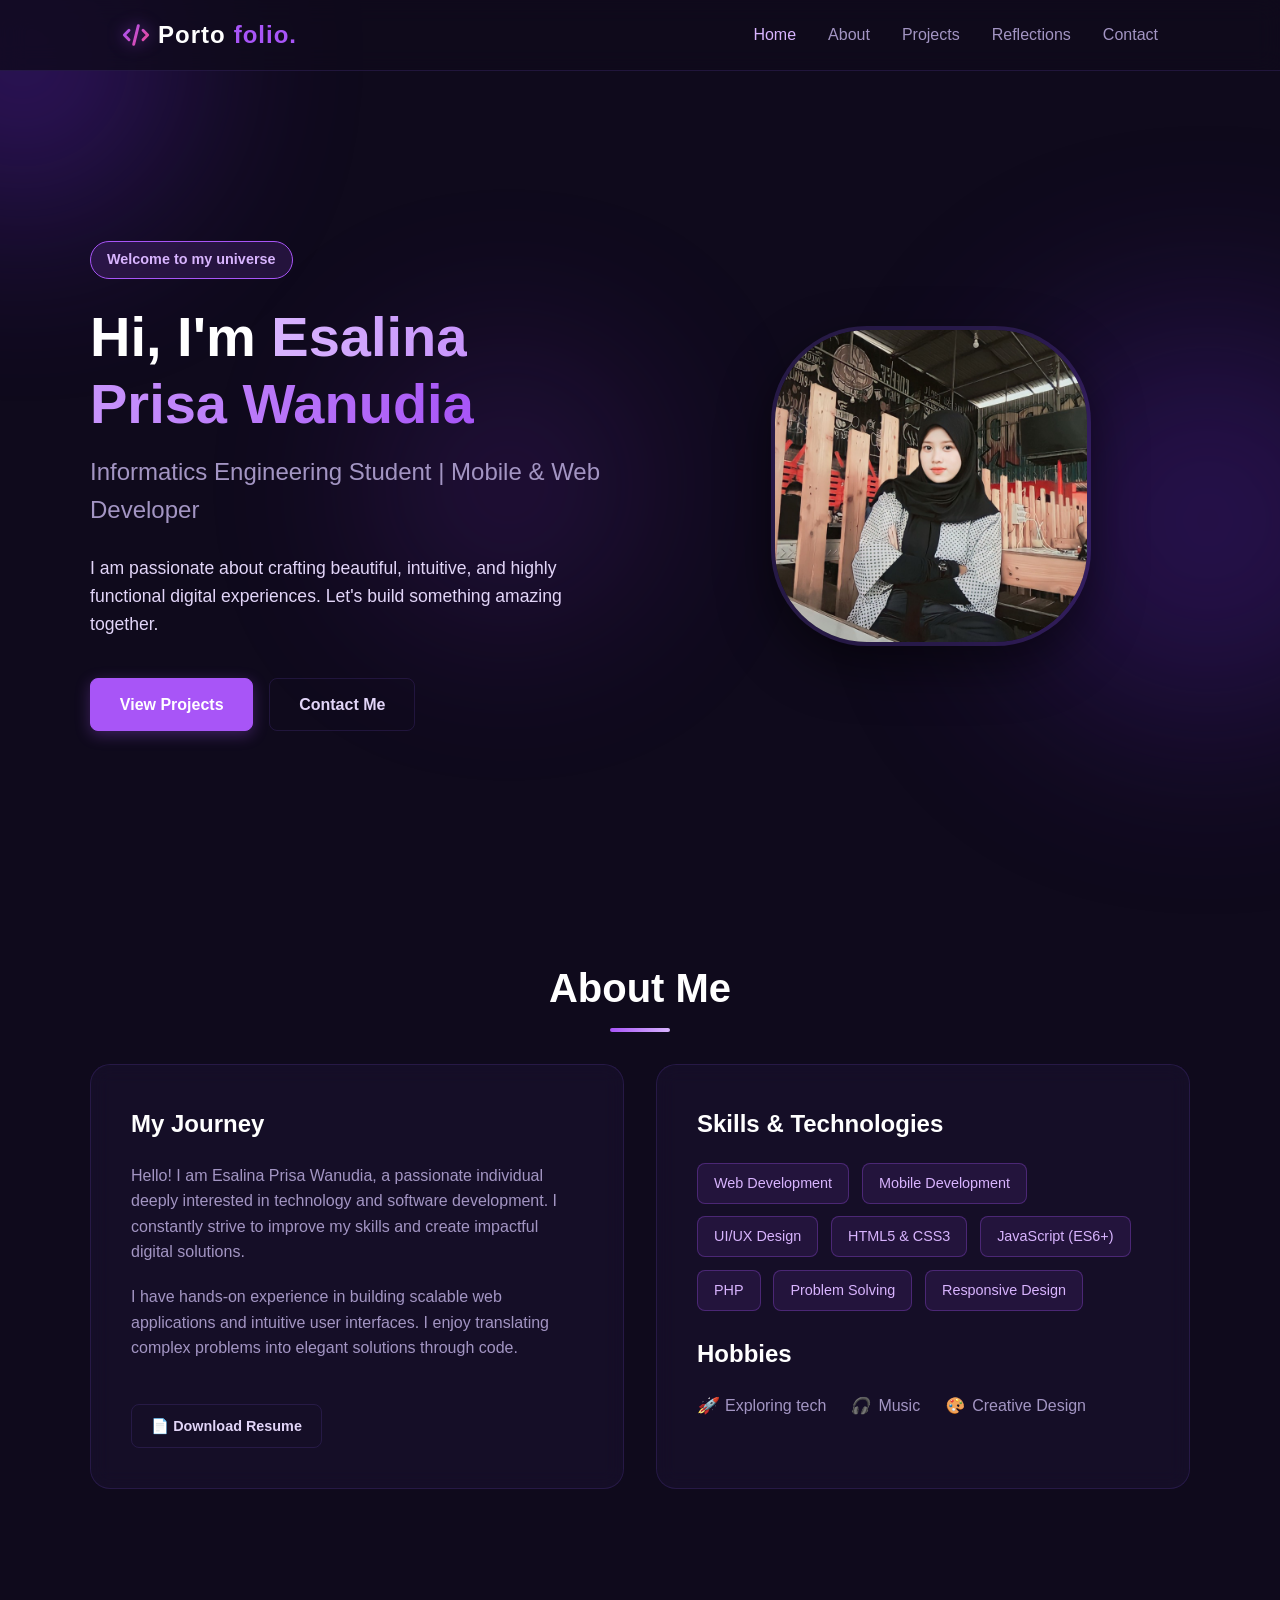
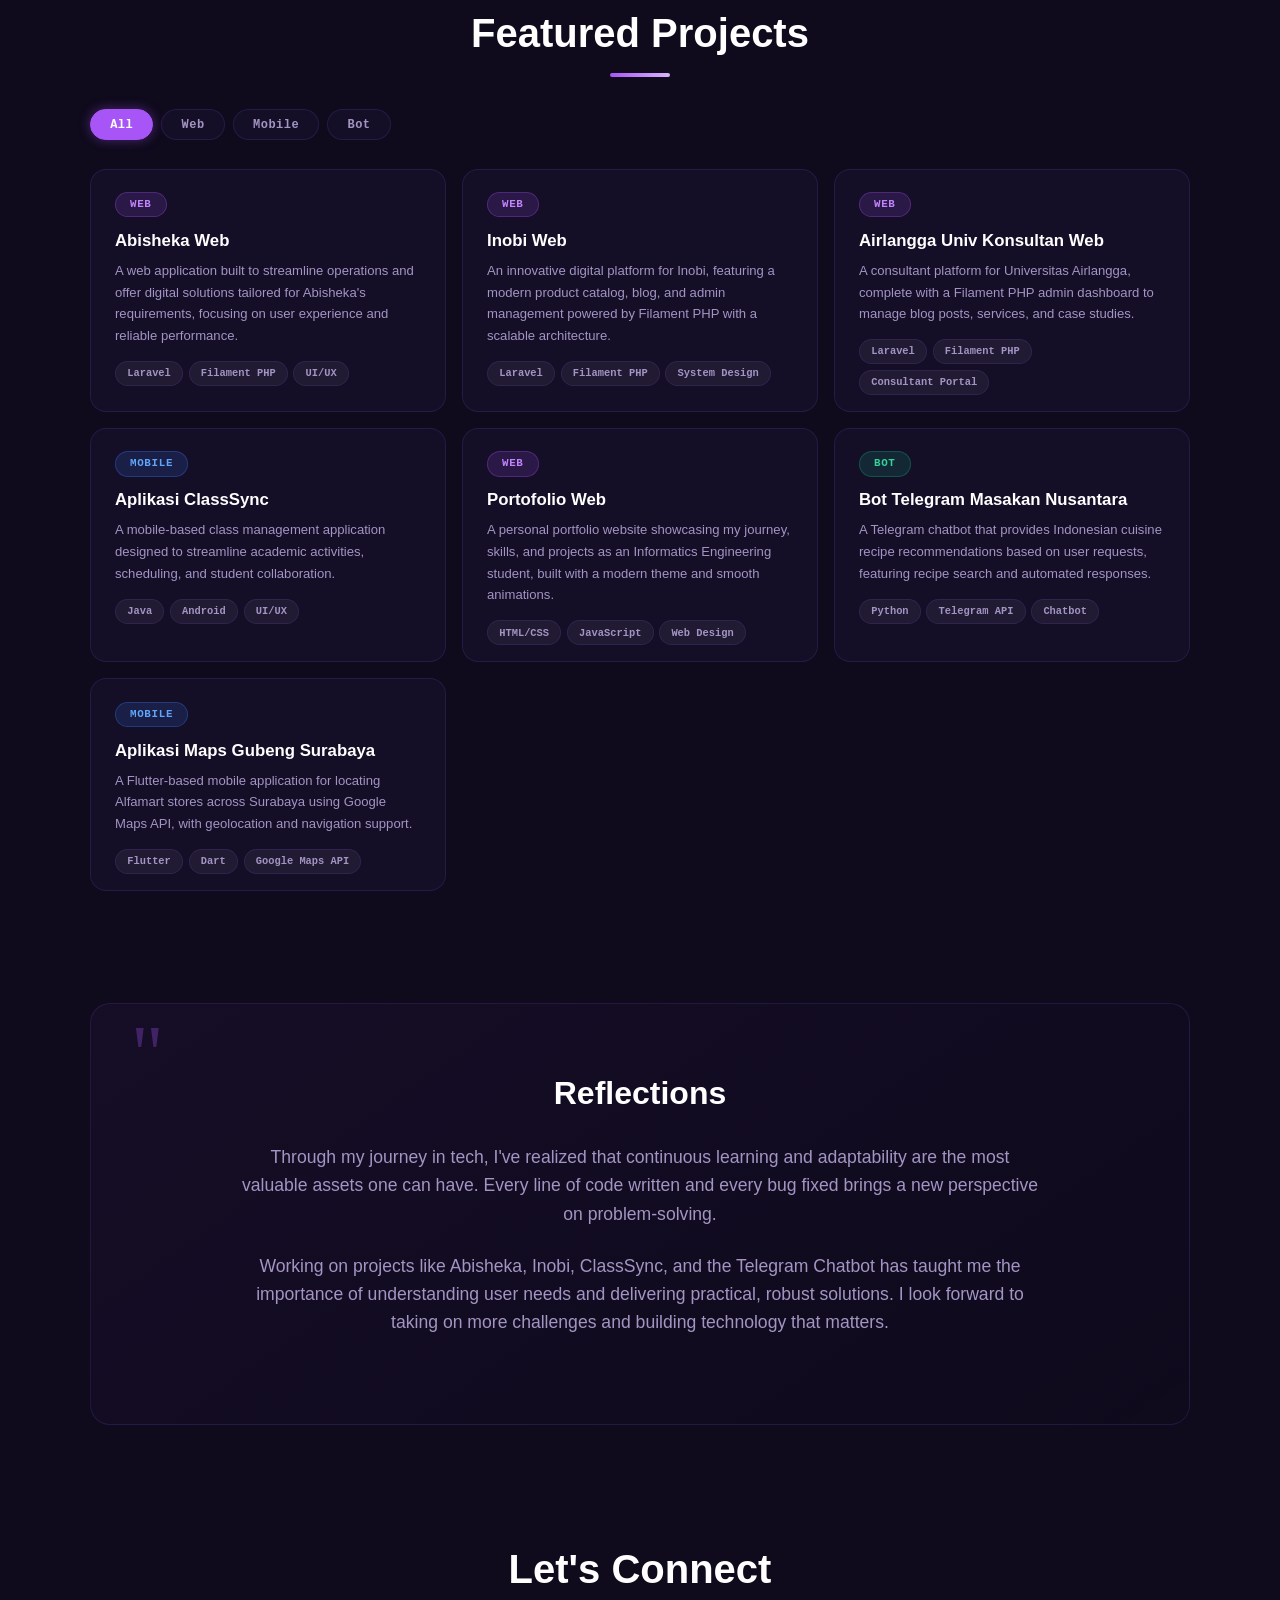
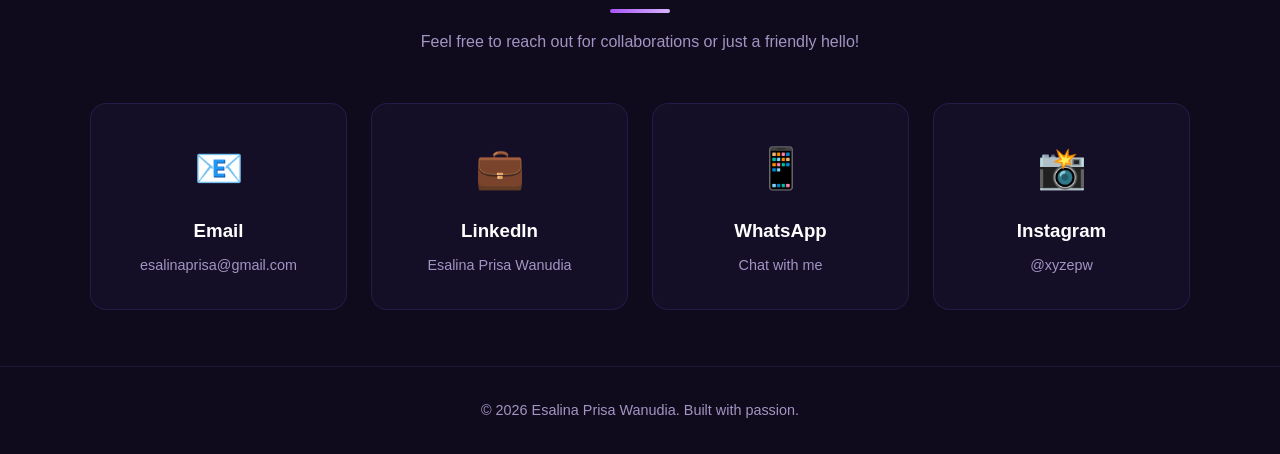
==== index.html @ 8bab5d23 "Initial commit: Portfolio website Esalina Prisa Wanudia" ====
<!DOCTYPE html>
<html lang="id">
<head>
    <meta charset="UTF-8">
    <meta name="viewport" content="width=device-width, initial-scale=1.0">
    <title>Esalina Prisa Wanudia - Portfolio</title>
    <link rel="stylesheet" href="style.css">
</head>
<body>
    <!-- Modern glowing background effects -->
    <div class="glow-orb orb-1"></div>
    <div class="glow-orb orb-2"></div>
    <div class="glow-orb orb-3"></div>

    <!-- Navigation -->
    <nav>
        <div class="nav-container">
            <div class="logo">
                <svg class="logo-icon" width="28" height="28" viewBox="0 0 24 24" fill="none" xmlns="http://www.w3.org/2000/svg">
                    <path d="M10 20L14 4" stroke="url(#logo-grad)" stroke-width="2.5" stroke-linecap="round" stroke-linejoin="round"/>
                    <path d="M18 16L22 12L18 8" stroke="url(#logo-grad)" stroke-width="2.5" stroke-linecap="round" stroke-linejoin="round"/>
                    <path d="M6 8L2 12L6 16" stroke="url(#logo-grad)" stroke-width="2.5" stroke-linecap="round" stroke-linejoin="round"/>
                    <defs>
                        <linearGradient id="logo-grad" x1="2" y1="4" x2="22" y2="20" gradientUnits="userSpaceOnUse">
                            <stop stop-color="#a855f7" />
                            <stop offset="1" stop-color="#ec4899" />
                        </linearGradient>
                    </defs>
                </svg>
                Porto<span>folio.</span>
            </div>
            <!-- Mobile Hamburger Toggle -->
            <button class="nav-toggle" id="navToggle" aria-label="Toggle navigation" aria-expanded="false">
                <span></span>
                <span></span>
                <span></span>
            </button>

            <ul class="nav-menu" id="navMenu">
                <li><a href="#home">Home</a></li>
                <li><a href="#about">About</a></li>
                <li><a href="#projects">Projects</a></li>
                <li><a href="#reflections">Reflections</a></li>
                <li><a href="#contact">Contact</a></li>
            </ul>
        </div>
    </nav>
    <div class="nav-overlay" id="navOverlay"></div>

    <!-- Home Section -->
    <section id="home" class="hero">
        <div class="container hero-content">
            <div class="hero-text">
                <span class="badge">Welcome to my universe</span>
                <h1>Hi, I'm <span class="highlight">Esalina Prisa Wanudia</span></h1>
                <p class="subtitle">Informatics Engineering Student | Mobile & Web Developer</p>
                <p class="description">
                    I am passionate about crafting beautiful, intuitive, and highly functional digital experiences. Let's build something amazing together.
                </p>
                <div class="hero-buttons">
                    <a href="#projects" class="btn btn-primary">View Projects</a>
                    <a href="#contact" class="btn btn-outline">Contact Me</a>
                </div>
            </div>
            <div class="hero-image">
                <div class="image-wrapper">
                    <img src="assets/profile.jpg" alt="Esalina Prisa Wanudia" onerror="this.src='https://via.placeholder.com/400x400/8b5cf6/ffffff?text=Esalina+Prisa'">
                </div>
            </div>
        </div>
    </section>

    <!-- About Section -->
    <section id="about">
        <div class="container">
            <div class="section-header">
                <h2>About Me</h2>
                <div class="divider"></div>
            </div>
            
            <div class="about-grid">
                <div class="about-card">
                    <h3>My Journey</h3>
                    <p>Hello! I am Esalina Prisa Wanudia, a passionate individual deeply interested in technology and software development. I constantly strive to improve my skills and create impactful digital solutions.</p>
                    <p>I have hands-on experience in building scalable web applications and intuitive user interfaces. I enjoy translating complex problems into elegant solutions through code.</p>
                    <a href="#" class="btn btn-outline btn-sm mt-4">📄 Download Resume</a>
                </div>

                <div class="skills-card">
                    <h3>Skills & Technologies</h3>
                    <div class="skills-list">
                        <span class="skill-tag">Web Development</span>
                        <span class="skill-tag">Mobile Development</span>
                        <span class="skill-tag">UI/UX Design</span>
                        <span class="skill-tag">HTML5 & CSS3</span>
                        <span class="skill-tag">JavaScript (ES6+)</span>
                        <span class="skill-tag">PHP</span>
                        <span class="skill-tag">Problem Solving</span>
                        <span class="skill-tag">Responsive Design</span>
                    </div>

                    <h3 class="mt-4">Hobbies</h3>
                    <div class="hobbies-list">
                        <span class="hobby"><i class="icon">🚀</i> Exploring tech</span>
                        <span class="hobby"><i class="icon">🎧</i> Music</span>
                        <span class="hobby"><i class="icon">🎨</i> Creative Design</span>
                    </div>
                </div>
            </div>
        </div>
    </section>

    <!-- Projects Section -->
    <section id="projects">
        <div class="container">
            <div class="section-header">
                <h2>Featured Projects</h2>
                <div class="divider"></div>
            </div>

            <div class="pf-filter-bar">
                <button class="pf-btn active" onclick="filterProjects('all', this)">All</button>
                <button class="pf-btn" onclick="filterProjects('web', this)">Web</button>
                <button class="pf-btn" onclick="filterProjects('mobile', this)">Mobile</button>
                <button class="pf-btn" onclick="filterProjects('bot', this)">Bot</button>
            </div>

            <div class="projects-grid pf-grid">

                <!-- PROJECT 1: Abisheka Web -->
                <div class="pf-item" data-cat="web">
                    <div class="pf-body">
                        <span class="pf-label type-web">Web</span>
                        <h3 class="pf-name">Abisheka Web</h3>
                        <p class="pf-desc">A web application built to streamline operations and offer digital solutions tailored for Abisheka&apos;s requirements, focusing on user experience and reliable performance.</p>
                        <div class="pf-tags">
                            <span class="ptg">Laravel</span>
                            <span class="ptg">Filament PHP</span>
                            <span class="ptg">UI/UX</span>
                        </div>
                    </div>
                </div>

                <!-- PROJECT 2: Inobi Web -->
                <div class="pf-item" data-cat="web">
                    <div class="pf-body">
                        <span class="pf-label type-web">Web</span>
                        <h3 class="pf-name">Inobi Web</h3>
                        <p class="pf-desc">An innovative digital platform for Inobi, featuring a modern product catalog, blog, and admin management powered by Filament PHP with a scalable architecture.</p>
                        <div class="pf-tags">
                            <span class="ptg">Laravel</span>
                            <span class="ptg">Filament PHP</span>
                            <span class="ptg">System Design</span>
                        </div>
                    </div>
                </div>

                <!-- PROJECT 3: Airlangga Univ Konsultan Web -->
                <div class="pf-item" data-cat="web">
                    <div class="pf-body">
                        <span class="pf-label type-web">Web</span>
                        <h3 class="pf-name">Airlangga Univ Konsultan Web</h3>
                        <p class="pf-desc">A consultant platform for Universitas Airlangga, complete with a Filament PHP admin dashboard to manage blog posts, services, and case studies.</p>
                        <div class="pf-tags">
                            <span class="ptg">Laravel</span>
                            <span class="ptg">Filament PHP</span>
                            <span class="ptg">Consultant Portal</span>
                        </div>
                    </div>
                </div>

                <!-- PROJECT 4: Aplikasi ClassSync -->
                <div class="pf-item" data-cat="mobile">
                    <div class="pf-body">
                        <span class="pf-label type-mobile">Mobile</span>
                        <h3 class="pf-name">Aplikasi ClassSync</h3>
                        <p class="pf-desc">A mobile-based class management application designed to streamline academic activities, scheduling, and student collaboration.</p>
                        <div class="pf-tags">
                            <span class="ptg">Java</span>
                            <span class="ptg">Android</span>
                            <span class="ptg">UI/UX</span>
                        </div>
                    </div>
                </div>

                <!-- PROJECT 5: Portofolio Web -->
                <div class="pf-item" data-cat="web">
                    <div class="pf-body">
                        <span class="pf-label type-web">Web</span>
                        <h3 class="pf-name">Portofolio Web</h3>
                        <p class="pf-desc">A personal portfolio website showcasing my journey, skills, and projects as an Informatics Engineering student, built with a modern theme and smooth animations.</p>
                        <div class="pf-tags">
                            <span class="ptg">HTML/CSS</span>
                            <span class="ptg">JavaScript</span>
                            <span class="ptg">Web Design</span>
                        </div>
                    </div>
                </div>

                <!-- PROJECT 6: Bot Telegram Masakan Nusantara -->
                <div class="pf-item" data-cat="bot">
                    <div class="pf-body">
                        <span class="pf-label type-bot">Bot</span>
                        <h3 class="pf-name">Bot Telegram Masakan Nusantara</h3>
                        <p class="pf-desc">A Telegram chatbot that provides Indonesian cuisine recipe recommendations based on user requests, featuring recipe search and automated responses.</p>
                        <div class="pf-tags">
                            <span class="ptg">Python</span>
                            <span class="ptg">Telegram API</span>
                            <span class="ptg">Chatbot</span>
                        </div>
                    </div>
                </div>

                <!-- PROJECT 7: Aplikasi Maps Gubeng Surabaya -->
                <div class="pf-item" data-cat="mobile">
                    <div class="pf-body">
                        <span class="pf-label type-mobile">Mobile</span>
                        <h3 class="pf-name">Aplikasi Maps Gubeng Surabaya</h3>
                        <p class="pf-desc">A Flutter-based mobile application for locating Alfamart stores across Surabaya using Google Maps API, with geolocation and navigation support.</p>
                        <div class="pf-tags">
                            <span class="ptg">Flutter</span>
                            <span class="ptg">Dart</span>
                            <span class="ptg">Google Maps API</span>
                        </div>
                    </div>
                </div>

            </div>
        </div>
    </section>

    <!-- Reflections Section -->
    <section id="reflections">
        <div class="container">
            <div class="reflection-box">
                <div class="quote-mark">"</div>
                <h2>Reflections</h2>
                <p>Through my journey in tech, I've realized that continuous learning and adaptability are the most valuable assets one can have. Every line of code written and every bug fixed brings a new perspective on problem-solving.</p>
                <p>Working on projects like Abisheka, Inobi, ClassSync, and the Telegram Chatbot has taught me the importance of understanding user needs and delivering practical, robust solutions. I look forward to taking on more challenges and building technology that matters.</p>
            </div>
        </div>
    </section>

    <!-- Contact Section -->
    <section id="contact">
        <div class="container">
            <div class="section-header">
                <h2>Let's Connect</h2>
                <div class="divider"></div>
                <p class="contact-subtitle">Feel free to reach out for collaborations or just a friendly hello!</p>
            </div>
            
            <div class="contact-grid">
                <a href="mailto:esalinaprisa@gmail.com" class="contact-card">
                    <div class="contact-icon">📧</div>
                    <h3>Email</h3>
                    <p>esalinaprisa@gmail.com</p>
                </a>
                <a href="https://www.linkedin.com/in/esalina-prisa-0760a327b?utm_source=share_via&utm_content=profile&utm_medium=member_android" class="contact-card" target="_blank">
                    <div class="contact-icon">💼</div>
                    <h3>LinkedIn</h3>
                    <p>Esalina Prisa Wanudia</p>
                </a>
                <a href="https://wa.me/628816276203" class="contact-card" target="_blank">
                    <div class="contact-icon">📱</div>
                    <h3>WhatsApp</h3>
                    <p>Chat with me</p>
                </a>
                <a href="https://www.instagram.com/xyzepw" class="contact-card" target="_blank">
                    <div class="contact-icon">📸</div>
                    <h3>Instagram</h3>
                    <p>@xyzepw</p>
                </a>
            </div>
        </div>
    </section>

    <footer>
        <p>© 2026 Esalina Prisa Wanudia. Built with passion.</p>
    </footer>

    <script src="script.js"></script>
</body>
</html>
---- style.css ----
/* ========================================
   MODERN PORTFOLIO - DARK PURPLE THEME
   ======================================== */

:root {
    --bg-dark: #0f0a1c;
    --bg-card: rgba(139, 92, 246, 0.05);
    --bg-card-hover: rgba(139, 92, 246, 0.1);
    --text-main: #e2d5f8;
    --text-muted: #a395c3;
    --primary: #a855f7;
    --primary-hover: #c084fc;
    --accent: #d8b4fe;
    --border-color: rgba(139, 92, 246, 0.15);
}

* {
    margin: 0;
    padding: 0;
    box-sizing: border-box;
}

html {
    scroll-behavior: smooth;
}

body {
    font-family: 'Inter', 'Segoe UI', Tahoma, Geneva, Verdana, sans-serif;
    background-color: var(--bg-dark);
    color: var(--text-main);
    overflow-x: hidden;
    line-height: 1.6;
}

/* Background Glowing Orbs */
.glow-orb {
    position: fixed;
    border-radius: 50%;
    filter: blur(100px);
    z-index: -1;
    opacity: 0.4;
    animation: float 10s infinite ease-in-out alternate;
}

.orb-1 { width: 300px; height: 300px; background: #6d28d9; top: -10%; left: -10%; }
.orb-2 { width: 400px; height: 400px; background: #4c1d95; bottom: 20%; right: -10%; animation-delay: -3s; }
.orb-3 { width: 250px; height: 250px; background: #9333ea; top: 40%; left: 30%; opacity: 0.2; animation-delay: -5s; }

@keyframes float {
    0% { transform: translate(0, 0) scale(1); }
    100% { transform: translate(30px, -50px) scale(1.1); }
}

/* ========================================
   NAVIGATION
   ======================================== */
nav {
    position: fixed;
    width: 100%;
    top: 0;
    z-index: 1000;
    background: rgba(15, 10, 28, 0.8);
    backdrop-filter: blur(12px);
    border-bottom: 1px solid var(--border-color);
    padding: 1rem 0;
}

.nav-container {
    max-width: 1100px;
    margin: 0 auto;
    padding: 0 2rem;
    display: flex;
    justify-content: space-between;
    align-items: center;
}

.logo {
    display: flex;
    align-items: center;
    gap: 0.5rem;
    font-size: 1.5rem;
    font-weight: 700;
    color: #fff;
    letter-spacing: 1px;
}

.logo-icon {
    filter: drop-shadow(0 0 8px rgba(168, 85, 247, 0.6));
    animation: pulse-glow 3s infinite alternate;
}

@keyframes pulse-glow {
    0% { filter: drop-shadow(0 0 5px rgba(168, 85, 247, 0.4)); }
    100% { filter: drop-shadow(0 0 15px rgba(236, 72, 153, 0.8)); }
}

.logo span {
    color: var(--primary);
}

nav ul {
    display: flex;
    list-style: none;
    gap: 2rem;
}

nav a {
    color: var(--text-muted);
    text-decoration: none;
    font-weight: 500;
    font-size: 1rem;
    transition: color 0.3s;
}

nav a:hover, nav a.active {
    color: var(--accent);
}

/* Mobile Hamburger Toggle Button */
.nav-toggle {
    display: none;
    flex-direction: column;
    justify-content: space-between;
    width: 28px;
    height: 20px;
    background: transparent;
    border: none;
    cursor: pointer;
    padding: 0;
    z-index: 1002;
}

.nav-toggle span {
    display: block;
    height: 2.5px;
    width: 100%;
    background: #fff;
    border-radius: 4px;
    transition: all 0.3s cubic-bezier(0.4, 0, 0.2, 1);
}

.nav-toggle.open span:nth-child(1) {
    transform: translateY(8.5px) rotate(45deg);
}

.nav-toggle.open span:nth-child(2) {
    opacity: 0;
    transform: scaleX(0);
}

.nav-toggle.open span:nth-child(3) {
    transform: translateY(-8.5px) rotate(-45deg);
}

/* Nav Overlay for Mobile */
.nav-overlay {
    display: none;
}

/* ========================================
   GENERAL LAYOUT (FIXED SPACING)
   ======================================== */
section {
    padding: 3.5rem 2rem; /* Normal spacing instead of 100vh! */
}

.container {
    max-width: 1100px;
    margin: 0 auto;
    width: 100%;
}

.section-header {
    text-align: center;
    margin-bottom: 2rem;
}

.section-header h2 {
    font-size: 2.5rem;
    color: #fff;
    font-weight: 700;
    margin-bottom: 0.5rem;
}

.divider {
    height: 4px;
    width: 60px;
    background: linear-gradient(90deg, var(--primary), var(--accent));
    margin: 0 auto;
    border-radius: 2px;
}

/* ========================================
   HERO SECTION
   ======================================== */
.hero {
    min-height: 100vh; /* Only Hero should be full height */
    display: flex;
    align-items: center;
    padding-top: 8rem;
}

.hero-content {
    display: grid;
    grid-template-columns: 1fr 1fr;
    gap: 4rem;
    align-items: center;
}

.badge {
    display: inline-block;
    padding: 0.4rem 1rem;
    background: rgba(168, 85, 247, 0.15);
    border: 1px solid var(--primary);
    color: var(--accent);
    border-radius: 30px;
    font-size: 0.9rem;
    font-weight: 600;
    margin-bottom: 1.5rem;
}

.hero-text h1 {
    font-size: 3.5rem;
    line-height: 1.2;
    color: #fff;
    margin-bottom: 1rem;
}

.highlight {
    background: linear-gradient(90deg, var(--accent), var(--primary));
    -webkit-background-clip: text;
    -webkit-text-fill-color: transparent;
}

.hero-text .subtitle {
    font-size: 1.5rem;
    color: var(--text-muted);
    margin-bottom: 1.5rem;
}

.hero-text .description {
    font-size: 1.1rem;
    margin-bottom: 2.5rem;
    max-width: 480px;
}

.hero-buttons {
    display: flex;
    gap: 1rem;
}

.btn {
    padding: 0.8rem 1.8rem;
    border-radius: 8px;
    font-weight: 600;
    text-decoration: none;
    transition: all 0.3s ease;
    cursor: pointer;
    display: inline-block;
}

.btn-primary {
    background: var(--primary);
    color: #fff;
    border: 1px solid var(--primary);
    box-shadow: 0 4px 15px rgba(168, 85, 247, 0.3);
}

.btn-primary:hover {
    background: var(--primary-hover);
    transform: translateY(-2px);
}

.btn-outline {
    background: transparent;
    color: var(--text-main);
    border: 1px solid var(--border-color);
}

.btn-outline:hover {
    border-color: var(--primary);
    background: rgba(168, 85, 247, 0.05);
}

.mt-4 { margin-top: 1.5rem; }
.btn-sm { padding: 0.6rem 1.2rem; font-size: 0.9rem; }

.hero-image {
    position: relative;
    display: flex;
    justify-content: center;
}

.image-wrapper {
    width: 320px;
    height: 320px;
    border-radius: 30%;
    overflow: hidden;
    border: 4px solid var(--border-color);
    box-shadow: 0 20px 50px rgba(0,0,0,0.5);
    background: var(--bg-card);
}

.image-wrapper img {
    width: 100%;
    height: 100%;
    object-fit: cover;
}

/* ========================================
   ABOUT SECTION
   ======================================== */
.about-grid {
    display: grid;
    grid-template-columns: 1fr 1fr;
    gap: 2rem;
}

.about-card, .skills-card {
    background: var(--bg-card);
    border: 1px solid var(--border-color);
    border-radius: 20px;
    padding: 2.5rem;
    backdrop-filter: blur(10px);
}

.about-card h3, .skills-card h3 {
    color: #fff;
    font-size: 1.5rem;
    margin-bottom: 1.2rem;
}

.about-card p {
    margin-bottom: 1.2rem;
    color: var(--text-muted);
}

.skills-list {
    display: flex;
    flex-wrap: wrap;
    gap: 0.8rem;
}

.skill-tag {
    background: rgba(168, 85, 247, 0.1);
    border: 1px solid rgba(168, 85, 247, 0.3);
    color: var(--accent);
    padding: 0.5rem 1rem;
    border-radius: 8px;
    font-size: 0.9rem;
    font-weight: 500;
}

.hobbies-list {
    display: flex;
    gap: 1.5rem;
    flex-wrap: wrap;
}

.hobby {
    color: var(--text-muted);
    font-size: 1rem;
    display: flex;
    align-items: center;
    gap: 0.5rem;
}

/* ========================================
   PROJECTS SECTION
   ======================================== */
.projects-grid {
    display: grid;
    grid-template-columns: repeat(auto-fit, minmax(320px, 1fr));
    gap: 2rem;
}

.project-card {
    background: var(--bg-card);
    border: 1px solid var(--border-color);
    border-radius: 20px;
    overflow: hidden;
    transition: all 0.4s ease;
    backdrop-filter: blur(10px);
    display: flex;
    flex-direction: column;
}

.project-card:hover {
    transform: translateY(-8px);
    border-color: var(--primary);
    box-shadow: 0 10px 30px rgba(168, 85, 247, 0.15);
}

.project-image {
    width: 100%;
    height: 220px;
    overflow: hidden;
    border-bottom: 1px solid var(--border-color);
}

.project-image img {
    width: 100%;
    height: 100%;
    object-fit: cover;
    transition: transform 0.5s ease;
}

.project-card:hover .project-image img {
    transform: scale(1.05);
}

.project-content {
    padding: 2rem;
    flex-grow: 1;
    display: flex;
    flex-direction: column;
}

.project-content h3 {
    color: #fff;
    font-size: 1.4rem;
    margin-bottom: 1rem;
}

.project-content p {
    color: var(--text-muted);
    margin-bottom: 1.5rem;
    font-size: 0.95rem;
}

.project-tags {
    display: flex;
    flex-wrap: wrap;
    gap: 0.5rem;
}

.project-tags .tag {
    background: rgba(255, 255, 255, 0.05);
    color: var(--text-main);
    padding: 0.3rem 0.8rem;
    border-radius: 6px;
    font-size: 0.8rem;
    border: 1px solid rgba(255, 255, 255, 0.1);
}

/* ========================================
   REFLECTIONS SECTION
   ======================================== */
.reflection-box {
    background: linear-gradient(145deg, var(--bg-card), rgba(0,0,0,0));
    border: 1px solid var(--border-color);
    border-radius: 20px;
    padding: 4rem;
    text-align: center;
    position: relative;
}

.quote-mark {
    font-size: 5rem;
    color: var(--primary);
    opacity: 0.3;
    font-family: serif;
    position: absolute;
    top: 10px;
    left: 40px;
    line-height: 1;
}

.reflection-box h2 {
    color: #fff;
    margin-bottom: 1.5rem;
    font-size: 2rem;
}

.reflection-box p {
    max-width: 800px;
    margin: 0 auto 1.5rem;
    font-size: 1.1rem;
    color: var(--text-muted);
}

/* ========================================
   CONTACT SECTION
   ======================================== */
.contact-subtitle {
    text-align: center;
    color: var(--text-muted);
    margin-top: 1rem;
}

.contact-grid {
    display: grid;
    grid-template-columns: repeat(auto-fit, minmax(220px, 1fr));
    gap: 1.5rem;
    margin-top: 3rem;
}

.contact-card {
    background: var(--bg-card);
    border: 1px solid var(--border-color);
    padding: 2rem;
    border-radius: 16px;
    text-align: center;
    text-decoration: none;
    color: var(--text-main);
    transition: all 0.3s;
}

.contact-card:hover {
    background: rgba(168, 85, 247, 0.1);
    transform: translateY(-5px);
    border-color: var(--primary);
}

.contact-icon {
    font-size: 2.5rem;
    margin-bottom: 1rem;
}

.contact-card h3 {
    color: #fff;
    margin-bottom: 0.5rem;
}

.contact-card p {
    color: var(--text-muted);
    font-size: 0.9rem;
}

/* ========================================
   FOOTER
   ======================================== */
footer {
    text-align: center;
    padding: 2rem;
    border-top: 1px solid var(--border-color);
    color: var(--text-muted);
    font-size: 0.9rem;
}


/* ========================================
   MODAL / LIGHTBOX (GALLERY)
   ======================================== */
.modal {
    display: none;
    position: fixed;
    z-index: 2000;
    left: 0;
    top: 0;
    width: 100%;
    height: 100%;
    background-color: rgba(15, 10, 28, 0.95);
    backdrop-filter: blur(10px);
    opacity: 0;
    transition: opacity 0.3s ease;
    align-items: center;
    justify-content: center;
}

.modal.show {
    display: flex;
    opacity: 1;
}

.modal-content-wrapper {
    position: relative;
    width: 90%;
    max-width: 900px;
}

.modal-content {
    background: var(--bg-card);
    border: 1px solid var(--border-color);
    border-radius: 20px;
    padding: 2.5rem;
    max-height: 85vh;
    overflow-y: auto;
}

/* Custom scrollbar for modal */
.modal-content::-webkit-scrollbar {
    width: 8px;
}
.modal-content::-webkit-scrollbar-thumb {
    background: var(--primary);
    border-radius: 4px;
}
.modal-content::-webkit-scrollbar-track {
    background: rgba(255, 255, 255, 0.05);
}

.close-modal {
    position: absolute;
    top: -40px;
    right: 0;
    color: var(--text-main);
    font-size: 2.5rem;
    font-weight: bold;
    cursor: pointer;
    transition: color 0.3s;
    line-height: 1;
}

.close-modal:hover {
    color: var(--primary);
}

.gallery-wrapper {
    position: relative;
    display: flex;
    align-items: center;
    width: 100%;
}

.modal-gallery {
    display: flex;
    flex-direction: row;
    gap: 0;
    overflow-x: auto;
    overflow-y: hidden;
    scroll-snap-type: x mandatory;
    scroll-behavior: smooth;
    width: 100%;
    border-radius: 12px;
}

/* Custom horizontal scrollbar */
.modal-gallery::-webkit-scrollbar {
    height: 8px;
}
.modal-gallery::-webkit-scrollbar-thumb {
    background: var(--primary);
    border-radius: 4px;
}
.modal-gallery::-webkit-scrollbar-track {
    background: rgba(255, 255, 255, 0.05);
}

.gallery-item {
    flex: 0 0 100%;
    width: 100%;
    scroll-snap-align: start;
    display: flex;
    flex-direction: column;
    align-items: center;
    justify-content: center;
}

.gallery-item img {
    width: 100%;
    max-height: 60vh;
    object-fit: contain;
    border: none;
    border-radius: 0;
}

.gallery-caption {
    color: #fff;
    margin-top: 1.5rem;
    font-size: 1rem;
    font-weight: 500;
    text-align: center;
    padding: 0 1rem;
    background: rgba(168, 85, 247, 0.2);
    border-radius: 8px;
    display: inline-block;
    padding: 0.5rem 1.5rem;
}

.slider-btn {
    position: absolute;
    top: 50%;
    transform: translateY(-50%);
    background: rgba(15, 10, 28, 0.9);
    color: #fff;
    border: 1px solid var(--primary);
    width: 45px;
    height: 45px;
    border-radius: 50%;
    font-size: 1.5rem;
    cursor: pointer;
    z-index: 10;
    display: flex;
    align-items: center;
    justify-content: center;
    transition: all 0.3s ease;
}

.slider-btn:hover {
    background: var(--primary);
    box-shadow: 0 0 15px rgba(168, 85, 247, 0.5);
}

.slider-btn.prev {
    left: -20px;
}

.slider-btn.next {
    right: -20px;
}

/* Make Project Image suggest clickability */
.project-image {
    position: relative;
    cursor: pointer;
}

.project-image::after {
    content: '🔍 View Overview';
    position: absolute;
    top: 0; 
    left: 0; 
    width: 100%; 
    height: 100%;
    background: rgba(109, 40, 217, 0.7);
    color: #fff;
    display: flex;
    align-items: center;
    justify-content: center;
    font-weight: 600;
    font-size: 1.2rem;
    opacity: 0;
    transition: opacity 0.3s ease;
    pointer-events: none; /* Let clicks pass through */
}

.project-card:hover .project-image::after {
    opacity: 1;
}

/* Minimalist Text-Only Cards */
.project-card.text-only {
    padding: 2.5rem 2rem;
    display: flex;
    flex-direction: column;
}

.project-card.text-only .project-content {
    padding: 0;
}

.pf-type {
    display: inline-block;
    border: 1px solid var(--primary);
    border-radius: 999px;
    padding: 4px 14px;
    font-size: 0.75rem;
    font-family: 'Consolas', monospace;
    font-weight: 600;
    text-transform: uppercase;
    letter-spacing: 0.05em;
    margin-bottom: 1rem;
    width: fit-content;
    color: var(--primary);
    background: rgba(168, 85, 247, 0.1);
}

/* ======================================== */
/* PF (Project Filter) Cards - Tito Style   */
/* ======================================== */
.pf-filter-bar {
    display: flex;
    gap: 0.5rem;
    margin-bottom: 1.8rem;
    flex-wrap: wrap;
}

.pf-btn {
    padding: 0.45rem 1.2rem;
    border-radius: 999px;
    font-size: 0.75rem;
    font-weight: 600;
    font-family: 'Consolas', monospace;
    cursor: pointer;
    background: var(--bg-card);
    border: 1.5px solid var(--border-color);
    color: var(--text-muted);
    transition: all 0.22s;
    letter-spacing: 0.04em;
}

.pf-btn:hover,
.pf-btn.active {
    background: var(--primary);
    border-color: var(--primary);
    color: #fff;
    box-shadow: 0 0 12px rgba(168, 85, 247, 0.4);
}

.pf-grid {
    display: grid;
    grid-template-columns: repeat(auto-fill, minmax(300px, 1fr));
    gap: 1rem;
}

.pf-item {
    background: var(--bg-card);
    border: 1.5px solid var(--border-color);
    border-radius: 16px;
    overflow: hidden;
    transition: all 0.3s cubic-bezier(0.34, 1.56, 0.64, 1);
    cursor: pointer;
    display: flex;
    flex-direction: column;
    position: relative;
}

.pf-item::before {
    content: '';
    position: absolute;
    inset: 0;
    border-radius: 16px;
    background: linear-gradient(135deg, rgba(168, 85, 247, 0.06), transparent);
    opacity: 0;
    transition: opacity 0.3s;
}

.pf-item:hover {
    transform: translateY(-6px);
    border-color: var(--primary);
    box-shadow: 0 8px 30px rgba(168, 85, 247, 0.2);
}

.pf-item:hover::before { opacity: 1; }
.pf-item.hide { display: none; }

.pf-body {
    padding: 1.4rem 1.5rem 1rem;
    flex: 1;
    display: flex;
    flex-direction: column;
    gap: 0.5rem;
}

.pf-label {
    display: inline-block;
    border-radius: 999px;
    padding: 3px 14px;
    font-size: 0.68rem;
    font-family: 'Consolas', monospace;
    font-weight: 700;
    text-transform: uppercase;
    letter-spacing: 0.06em;
    width: fit-content;
    margin-bottom: 0.3rem;
}

.type-web    { background: rgba(168,85,247,0.15); color: #c084fc; border: 1px solid rgba(168,85,247,0.3); }
.type-mobile { background: rgba(59,130,246,0.15); color: #60a5fa; border: 1px solid rgba(59,130,246,0.3); }
.type-bot    { background: rgba(16,185,129,0.15); color: #34d399; border: 1px solid rgba(16,185,129,0.3); }

.pf-name {
    font-size: 1.05rem;
    font-weight: 700;
    color: #fff;
    line-height: 1.3;
    margin: 0;
}

.pf-desc {
    font-size: 0.82rem;
    color: var(--text-muted);
    line-height: 1.65;
    margin: 0;
}

.pf-tags {
    display: flex;
    gap: 0.35rem;
    flex-wrap: wrap;
    margin-top: 0.4rem;
}

.ptg {
    font-size: 0.65rem;
    font-family: 'Consolas', monospace;
    font-weight: 600;
    padding: 0.2rem 0.7rem;
    border-radius: 999px;
    background: rgba(255,255,255,0.05);
    border: 1px solid var(--border-color);
    color: var(--text-muted);
}

.pf-footer {
    padding: 0.75rem 1.5rem;
    border-top: 1px solid var(--border-color);
}

.pf-view-hint {
    font-size: 0.72rem;
    font-family: 'Consolas', monospace;
    color: var(--primary);
    opacity: 0.6;
    transition: opacity 0.2s;
}

.pf-item:hover .pf-view-hint { opacity: 1; }

/* ======================================== */
/* Reflection Cards                         */
/* ======================================== */
.reflection-grid {
    display: grid;
    grid-template-columns: repeat(auto-fill, minmax(280px, 1fr));
    gap: 1.2rem;
    margin-top: 1rem;
}

.reflection-card {
    background: var(--bg-card);
    border: 1.5px solid var(--border-color);
    border-radius: 20px;
    padding: 2rem 1.8rem;
    transition: all 0.3s ease;
    position: relative;
    overflow: hidden;
}

.reflection-card::before {
    content: '';
    position: absolute;
    top: -40px; right: -40px;
    width: 120px; height: 120px;
    border-radius: 50%;
    background: radial-gradient(circle, rgba(168,85,247,0.12), transparent 70%);
    pointer-events: none;
}

.reflection-card:hover {
    transform: translateY(-5px);
    border-color: var(--primary);
    box-shadow: 0 10px 30px rgba(168, 85, 247, 0.15);
}

.reflection-icon {
    font-size: 2rem;
    margin-bottom: 1rem;
}

.reflection-card h3 {
    color: #fff;
    font-size: 1.05rem;
    font-weight: 700;
    margin-bottom: 0.75rem;
}

.reflection-card p {
    color: var(--text-muted);
    font-size: 0.88rem;
    line-height: 1.7;
    margin: 0;
}

/* ========================================
   GLOBAL MOBILE OVERFLOW GUARD
   ======================================== */
html, body {
    max-width: 100%;
    overflow-x: hidden;
}

body.no-scroll {
    overflow: hidden;
}

/* ========================================
   HIDE NETLIFY BADGE / DRAWER (DESKTOP & MOBILE)
   ======================================== */
#netlify-drawer,
netlify-drawer,
[class*="netlify"],
[id*="netlify"],
[data-netlify-deploy-id],
iframe[src*="netlify"],
iframe[title*="Netlify"],
.netlify-badge,
a[href*="netlify.com"][class*="badge"],
div[data-netlify-badge],
div:has(> iframe[src*="netlify"]),
div:has(> netlify-drawer),
div:has(> [class*="netlify"]) {
    display: none !important;
    visibility: hidden !important;
    opacity: 0 !important;
    pointer-events: none !important;
    clip: rect(0, 0, 0, 0) !important;
    position: absolute !important;
    width: 0 !important;
    height: 0 !important;
    margin: 0 !important;
    padding: 0 !important;
    z-index: -9999 !important;
}

/* ========================================
   RESPONSIVE DESIGN (TABLET & MOBILE)
   ======================================== */

/* Tablet & Smaller Laptops (max-width: 968px) */
@media (max-width: 968px) {
    section {
        padding: 4rem 1.5rem;
    }

    .hero {
        padding-top: 7rem;
        min-height: auto;
        padding-bottom: 3.5rem;
    }

    .hero-content {
        grid-template-columns: 1fr;
        gap: 2.5rem;
        text-align: center;
    }

    .hero-image {
        order: -1;
    }

    .image-wrapper {
        width: 220px;
        height: 220px;
        margin: 0 auto;
    }

    .hero-text h1 {
        font-size: clamp(2.2rem, 5vw, 3rem);
    }

    .hero-text .subtitle {
        font-size: 1.15rem;
    }

    .hero-text .description {
        margin: 0 auto 2rem;
        font-size: 1rem;
    }

    .hero-buttons {
        justify-content: center;
        flex-wrap: wrap;
    }

    .about-grid {
        grid-template-columns: 1fr;
        gap: 1.5rem;
    }

    .about-card, .skills-card {
        padding: 2rem 1.75rem;
    }
}

/* Mobile Screens (max-width: 768px) */
@media (max-width: 768px) {
    /* Navbar */
    nav {
        padding: 0.85rem 0;
    }

    .nav-container {
        padding: 0 1.25rem;
    }

    .logo {
        font-size: 1.3rem;
    }

    .nav-toggle {
        display: flex;
    }

    .nav-overlay {
        display: block;
        position: fixed;
        inset: 0;
        background: rgba(0, 0, 0, 0.75);
        backdrop-filter: blur(6px);
        -webkit-backdrop-filter: blur(6px);
        opacity: 0;
        visibility: hidden;
        transition: opacity 0.3s ease, visibility 0.3s ease;
        z-index: 998;
    }

    .nav-overlay.open {
        opacity: 1;
        visibility: visible;
    }

    nav ul {
        position: fixed;
        top: 0;
        right: -100%;
        width: 80%;
        max-width: 300px;
        height: 100vh;
        background: rgba(15, 10, 28, 0.98);
        backdrop-filter: blur(25px);
        -webkit-backdrop-filter: blur(25px);
        border-left: 1px solid var(--border-color);
        box-shadow: -15px 0 35px rgba(0, 0, 0, 0.6);
        flex-direction: column;
        justify-content: center;
        align-items: center;
        gap: 1.5rem;
        padding: 2.5rem 1.5rem;
        transition: right 0.35s cubic-bezier(0.4, 0, 0.2, 1);
        z-index: 1001;
    }

    nav ul.open {
        right: 0;
    }

    nav ul li {
        width: 100%;
        text-align: center;
    }

    nav ul a {
        font-size: 1.15rem;
        font-weight: 600;
        display: block;
        padding: 0.65rem 1.25rem;
        border-radius: 12px;
        transition: all 0.2s ease;
        outline: none;
        -webkit-tap-highlight-color: transparent;
        border: 1px solid transparent;
    }

    @media (hover: hover) {
        nav ul a:hover {
            color: #fff;
            background: rgba(168, 85, 247, 0.12);
        }
    }

    /* Only the truly active section gets the highlighted purple pill */
    nav ul a.active {
        color: #fff !important;
        background: rgba(168, 85, 247, 0.22) !important;
        border: 1px solid rgba(168, 85, 247, 0.45) !important;
        box-shadow: 0 0 15px rgba(168, 85, 247, 0.25);
    }

    /* Sections */
    section {
        padding: 3.5rem 1.25rem;
    }

    .section-header {
        margin-bottom: 2rem;
    }

    .section-header h2 {
        font-size: 1.95rem;
    }

    /* Hero */
    .hero {
        padding-top: 5.5rem;
        padding-bottom: 2.5rem;
    }

    .image-wrapper {
        width: 190px;
        height: 190px;
        border-radius: 28%;
    }

    .badge {
        font-size: 0.8rem;
        padding: 0.35rem 0.85rem;
        margin-bottom: 1rem;
    }

    .hero-text h1 {
        font-size: clamp(1.8rem, 6.5vw, 2.3rem);
        line-height: 1.25;
    }

    .hero-text .subtitle {
        font-size: 0.95rem;
        line-height: 1.5;
        margin-bottom: 1rem;
    }

    .hero-text .description {
        font-size: 0.92rem;
        line-height: 1.6;
        margin-bottom: 1.75rem;
    }

    .hero-buttons {
        gap: 0.75rem;
        width: 100%;
    }

    .hero-buttons .btn {
        flex: 1 1 130px;
        padding: 0.75rem 1rem;
        font-size: 0.92rem;
        text-align: center;
    }

    /* About */
    .about-card, .skills-card {
        padding: 1.5rem 1.25rem;
        border-radius: 16px;
    }

    .about-card h3, .skills-card h3 {
        font-size: 1.25rem;
        margin-bottom: 1rem;
    }

    .about-card p {
        font-size: 0.9rem;
        line-height: 1.65;
    }

    .skills-list {
        gap: 0.5rem;
    }

    .skill-tag {
        padding: 0.4rem 0.75rem;
        font-size: 0.8rem;
    }

    .hobbies-list {
        gap: 0.75rem;
    }

    .hobby {
        font-size: 0.88rem;
    }

    /* Projects Filter & Grid */
    .pf-filter-bar {
        display: flex;
        gap: 0.4rem;
        justify-content: center;
        flex-wrap: wrap;
        margin-bottom: 1.5rem;
    }

    .pf-btn {
        padding: 0.4rem 0.9rem;
        font-size: 0.72rem;
    }

    .pf-grid {
        grid-template-columns: 1fr;
        gap: 1rem;
    }

    .pf-item {
        border-radius: 14px;
    }

    .pf-body {
        padding: 1.25rem;
    }

    .pf-name {
        font-size: 1.05rem;
    }

    .pf-desc {
        font-size: 0.82rem;
        line-height: 1.6;
    }

    .pf-tags {
        gap: 0.35rem;
    }

    .ptg {
        font-size: 0.65rem;
        padding: 0.18rem 0.55rem;
    }

    /* Reflections */
    .reflection-box {
        padding: 2.2rem 1.25rem 1.75rem;
        border-radius: 16px;
    }

    .quote-mark {
        font-size: 3.5rem;
        top: 5px;
        left: 20px;
        opacity: 0.2;
    }

    .reflection-box h2 {
        font-size: 1.6rem;
        margin-bottom: 1rem;
    }

    .reflection-box p {
        font-size: 0.9rem;
        line-height: 1.65;
        margin-bottom: 1rem;
    }

    /* Contact Grid - Neatly formatted */
    .contact-subtitle {
        font-size: 0.9rem;
        padding: 0 0.5rem;
    }

    .contact-grid {
        grid-template-columns: 1fr;
        gap: 0.85rem;
        margin-top: 1.75rem;
    }

    .contact-card {
        padding: 1.25rem;
        border-radius: 14px;
        display: flex;
        align-items: center;
        text-align: left;
        gap: 1.2rem;
    }

    .contact-icon {
        font-size: 2rem;
        margin-bottom: 0;
        flex-shrink: 0;
    }

    .contact-card h3 {
        font-size: 1rem;
        margin-bottom: 0.2rem;
    }

    .contact-card p {
        font-size: 0.82rem;
        word-break: break-all;
    }

    footer {
        padding: 1.75rem 1rem;
        font-size: 0.82rem;
    }
}

/* Very Small Mobile (max-width: 380px) */
@media (max-width: 380px) {
    section {
        padding: 3rem 1rem;
    }

    .hero-text h1 {
        font-size: 1.65rem;
    }

    .hero-buttons {
        flex-direction: column;
    }

    .hero-buttons .btn {
        width: 100%;
    }

    .image-wrapper {
        width: 160px;
        height: 160px;
    }
}
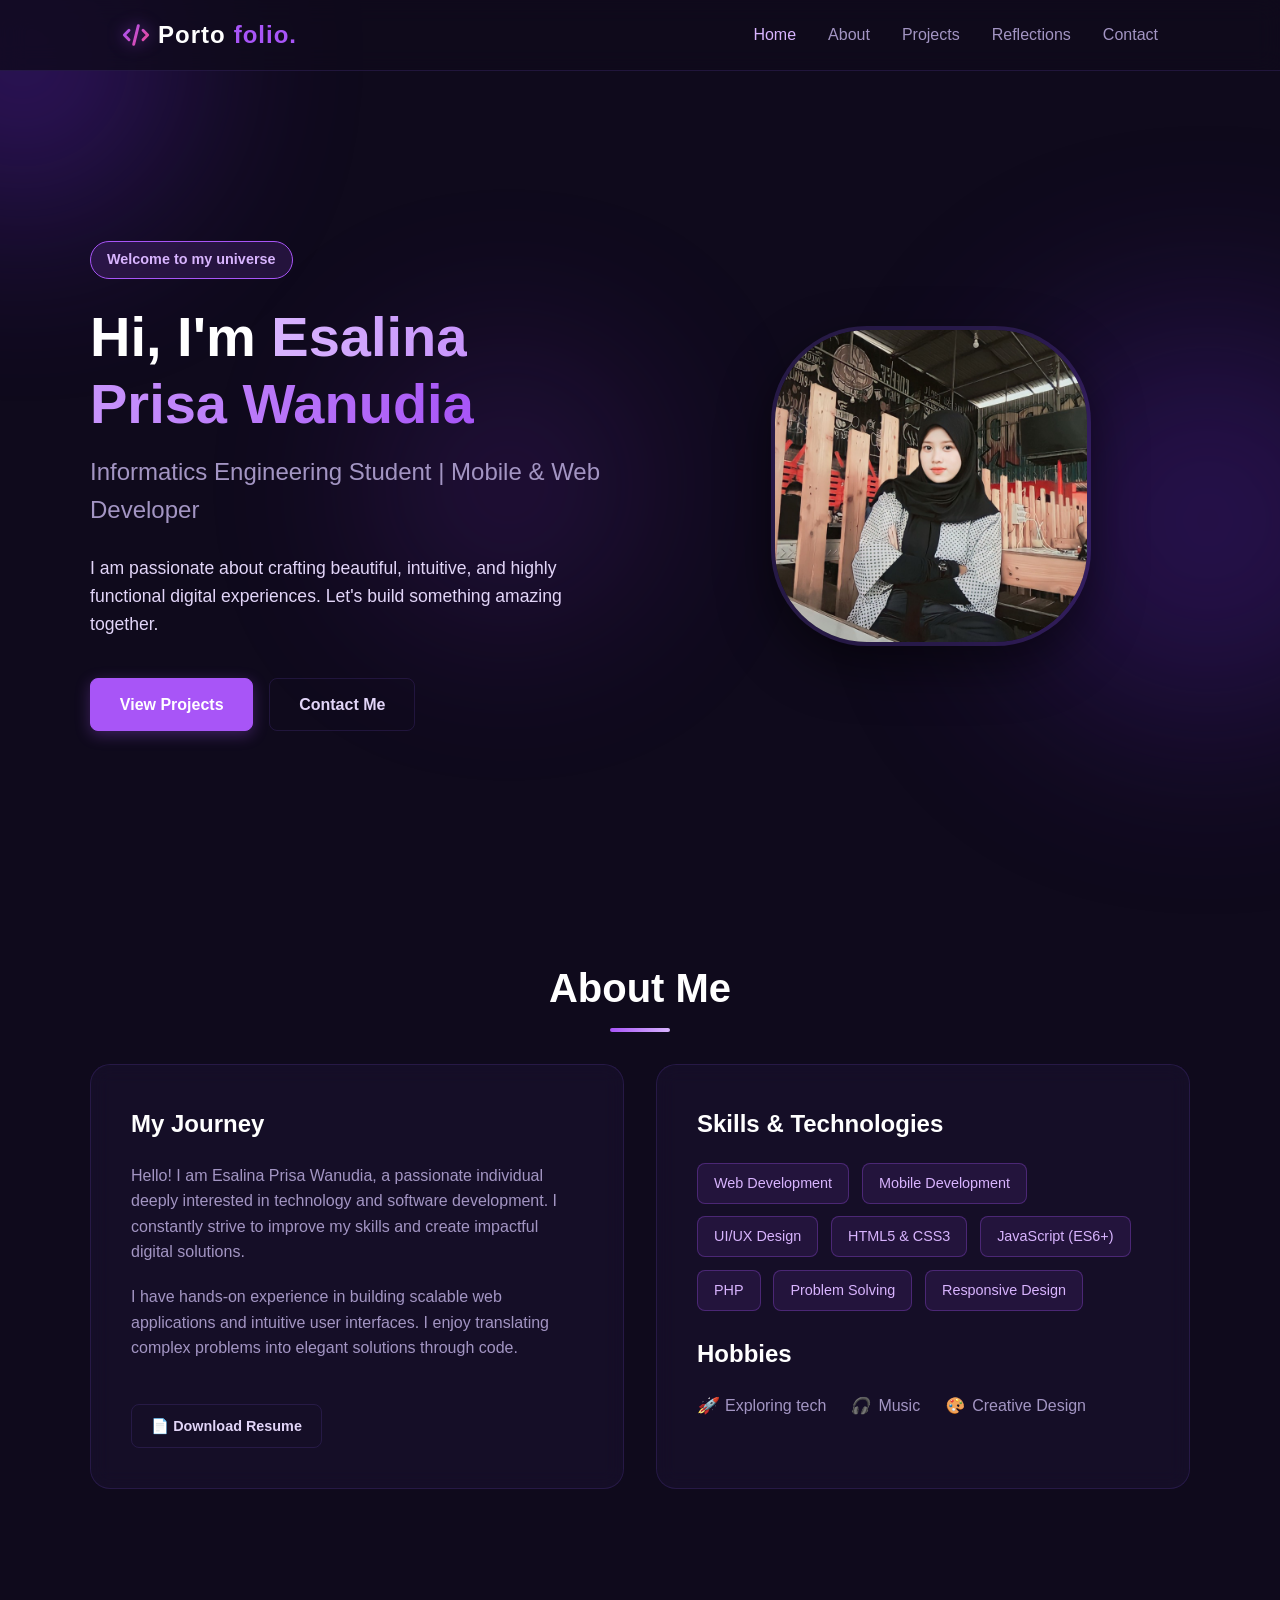
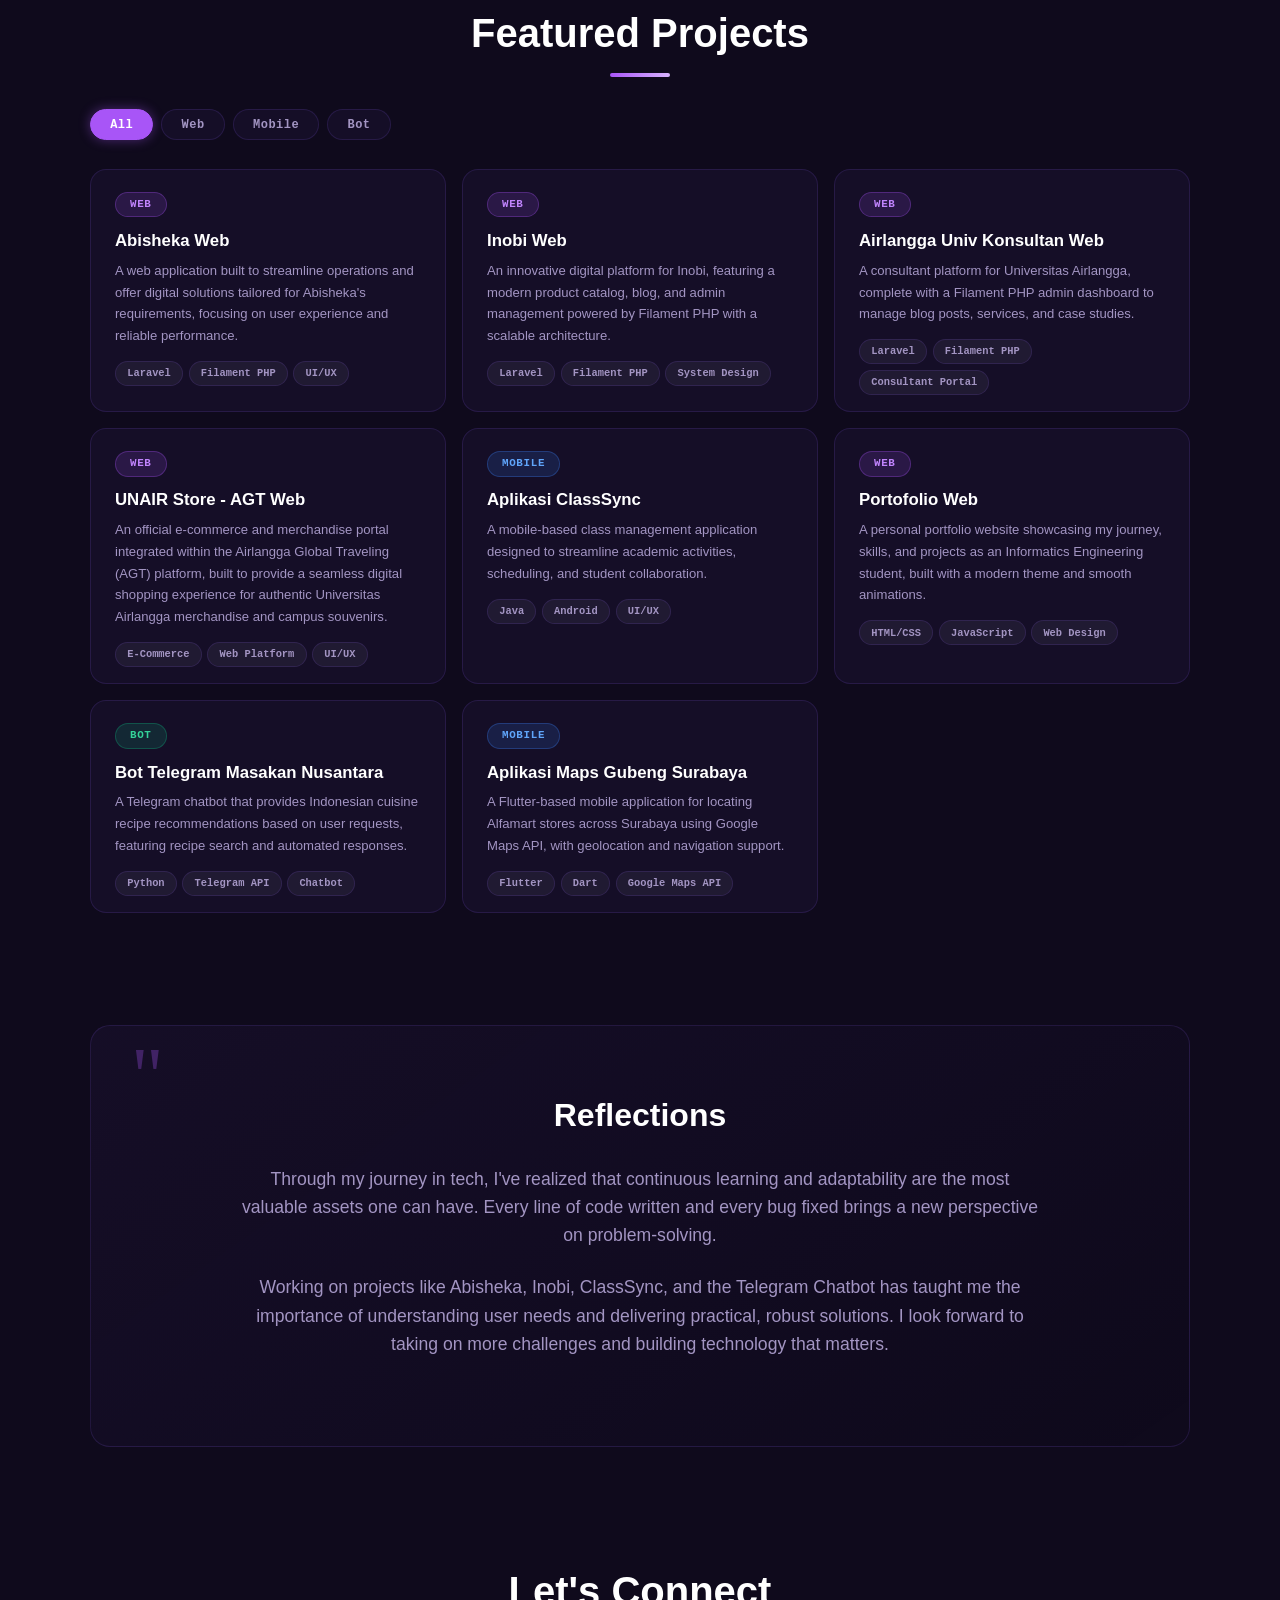
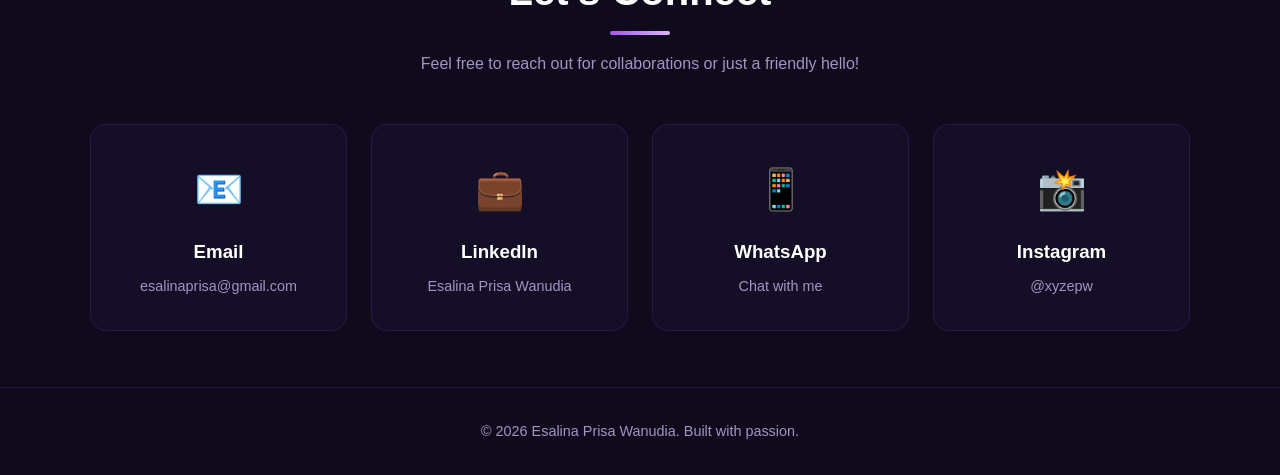
==== commit fcd9dd79: "Add UNAIR Store - AGT Web project" ====
--- a/index.html
+++ b/index.html
@@ -169,7 +169,21 @@
                     </div>
                 </div>
 
-                <!-- PROJECT 4: Aplikasi ClassSync -->
+                <!-- PROJECT 4: UNAIR Store - AGT Web -->
+                <div class="pf-item" data-cat="web">
+                    <div class="pf-body">
+                        <span class="pf-label type-web">Web</span>
+                        <h3 class="pf-name">UNAIR Store - AGT Web</h3>
+                        <p class="pf-desc">An official e-commerce and merchandise portal integrated within the Airlangga Global Traveling (AGT) platform, built to provide a seamless digital shopping experience for authentic Universitas Airlangga merchandise and campus souvenirs.</p>
+                        <div class="pf-tags">
+                            <span class="ptg">E-Commerce</span>
+                            <span class="ptg">Web Platform</span>
+                            <span class="ptg">UI/UX</span>
+                        </div>
+                    </div>
+                </div>
+
+                <!-- PROJECT 5: Aplikasi ClassSync -->
                 <div class="pf-item" data-cat="mobile">
                     <div class="pf-body">
                         <span class="pf-label type-mobile">Mobile</span>
@@ -183,7 +197,7 @@
                     </div>
                 </div>
 
-                <!-- PROJECT 5: Portofolio Web -->
+                <!-- PROJECT 6: Portofolio Web -->
                 <div class="pf-item" data-cat="web">
                     <div class="pf-body">
                         <span class="pf-label type-web">Web</span>
@@ -197,7 +211,7 @@
                     </div>
                 </div>
 
-                <!-- PROJECT 6: Bot Telegram Masakan Nusantara -->
+                <!-- PROJECT 7: Bot Telegram Masakan Nusantara -->
                 <div class="pf-item" data-cat="bot">
                     <div class="pf-body">
                         <span class="pf-label type-bot">Bot</span>
@@ -211,7 +225,7 @@
                     </div>
                 </div>
 
-                <!-- PROJECT 7: Aplikasi Maps Gubeng Surabaya -->
+                <!-- PROJECT 8: Aplikasi Maps Gubeng Surabaya -->
                 <div class="pf-item" data-cat="mobile">
                     <div class="pf-body">
                         <span class="pf-label type-mobile">Mobile</span>
